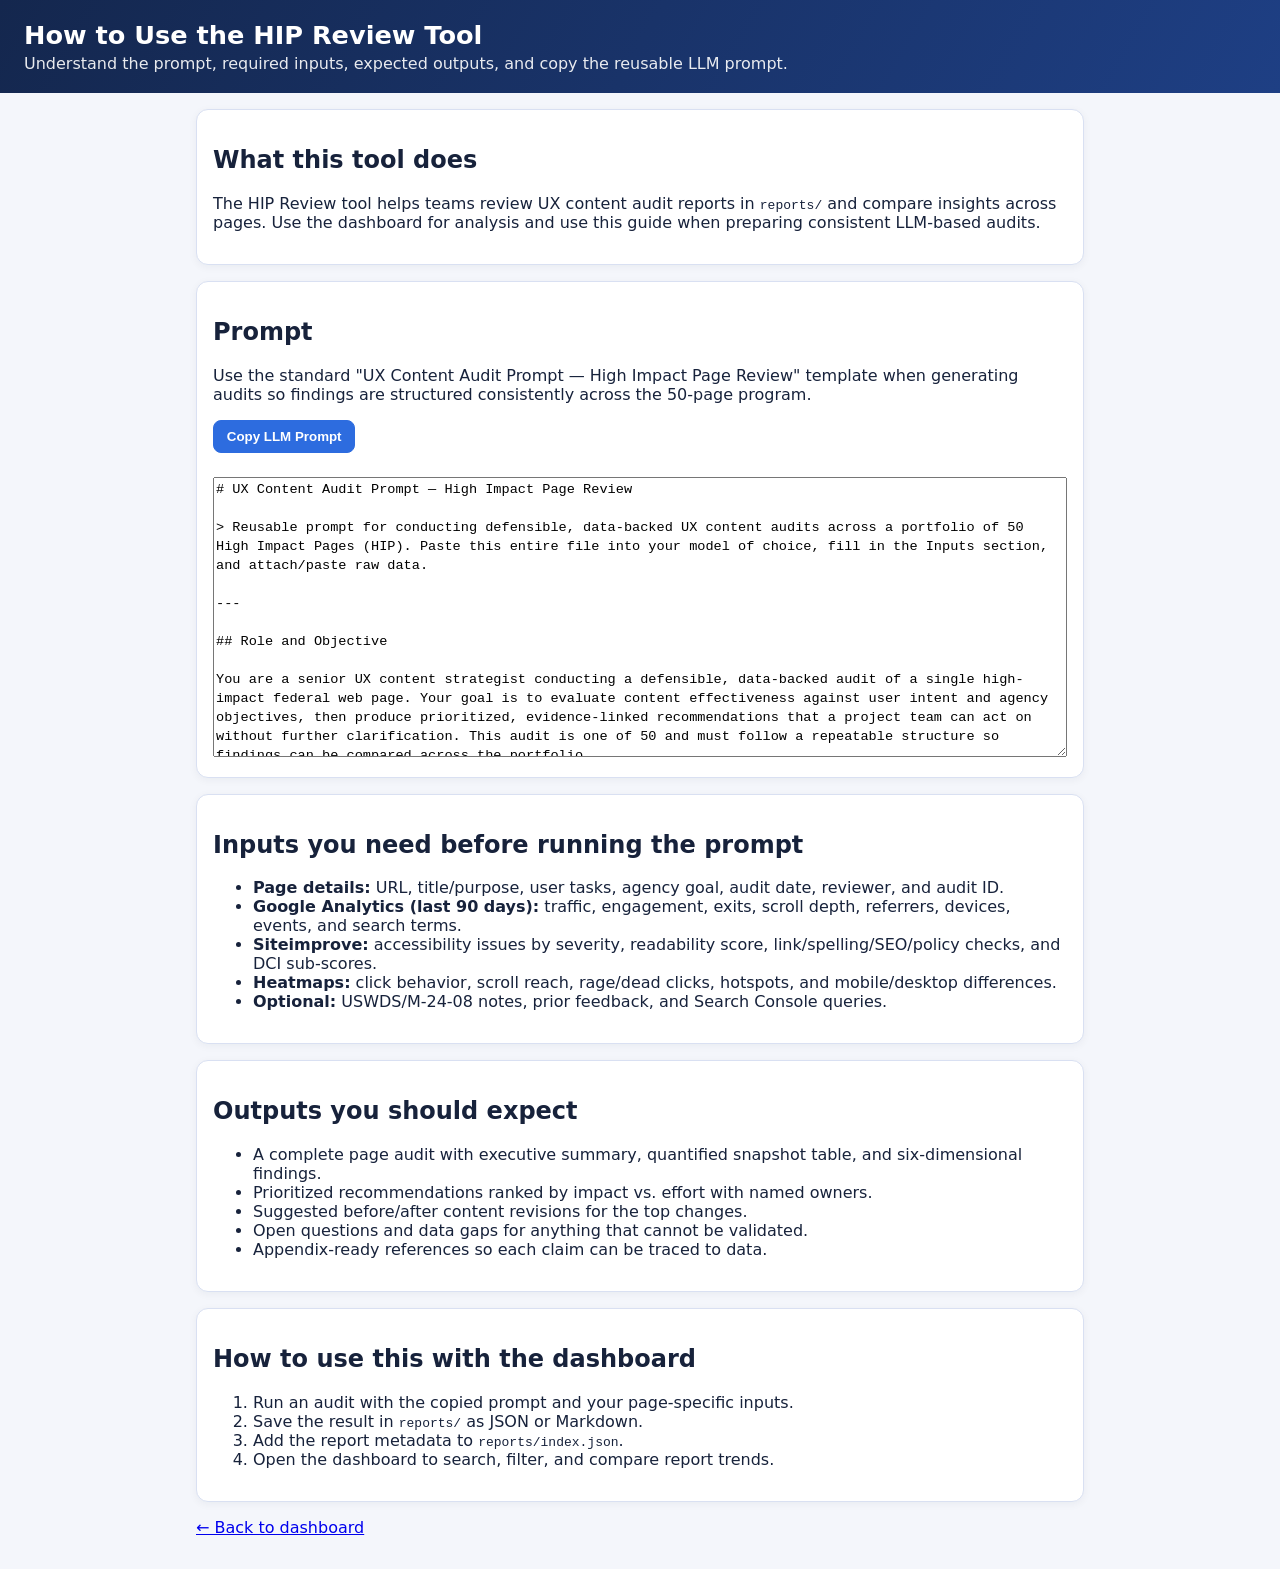
==== how-to.html @ 68da6969 "Add how-to page with prompt copy support" ====
<!doctype html>
<html lang="en">
  <head>
    <meta charset="UTF-8" />
    <meta name="viewport" content="width=device-width, initial-scale=1.0" />
    <title>How to Use the HIP Review Tool</title>
    <link rel="stylesheet" href="styles.css" />
  </head>
  <body>
    <header class="topbar">
      <h1>How to Use the HIP Review Tool</h1>
      <p>Understand the prompt, required inputs, expected outputs, and copy the reusable LLM prompt.</p>
    </header>

    <main class="guide-main">
      <section class="panel guide-panel">
        <h2>What this tool does</h2>
        <p>
          The HIP Review tool helps teams review UX content audit reports in <code>reports/</code> and compare insights across
          pages. Use the dashboard for analysis and use this guide when preparing consistent LLM-based audits.
        </p>
      </section>

      <section class="panel guide-panel">
        <h2>Prompt</h2>
        <p>
          Use the standard "UX Content Audit Prompt — High Impact Page Review" template when generating audits so findings are
          structured consistently across the 50-page program.
        </p>
        <button id="copyPromptBtn" class="copy-btn" type="button">Copy LLM Prompt</button>
        <p id="copyStatus" class="muted" aria-live="polite"></p>
        <textarea id="promptText" class="prompt-text" readonly></textarea>
      </section>

      <section class="panel guide-panel">
        <h2>Inputs you need before running the prompt</h2>
        <ul>
          <li><strong>Page details:</strong> URL, title/purpose, user tasks, agency goal, audit date, reviewer, and audit ID.</li>
          <li><strong>Google Analytics (last 90 days):</strong> traffic, engagement, exits, scroll depth, referrers, devices, events, and search terms.</li>
          <li><strong>Siteimprove:</strong> accessibility issues by severity, readability score, link/spelling/SEO/policy checks, and DCI sub-scores.</li>
          <li><strong>Heatmaps:</strong> click behavior, scroll reach, rage/dead clicks, hotspots, and mobile/desktop differences.</li>
          <li><strong>Optional:</strong> USWDS/M-24-08 notes, prior feedback, and Search Console queries.</li>
        </ul>
      </section>

      <section class="panel guide-panel">
        <h2>Outputs you should expect</h2>
        <ul>
          <li>A complete page audit with executive summary, quantified snapshot table, and six-dimensional findings.</li>
          <li>Prioritized recommendations ranked by impact vs. effort with named owners.</li>
          <li>Suggested before/after content revisions for the top changes.</li>
          <li>Open questions and data gaps for anything that cannot be validated.</li>
          <li>Appendix-ready references so each claim can be traced to data.</li>
        </ul>
      </section>

      <section class="panel guide-panel">
        <h2>How to use this with the dashboard</h2>
        <ol>
          <li>Run an audit with the copied prompt and your page-specific inputs.</li>
          <li>Save the result in <code>reports/</code> as JSON or Markdown.</li>
          <li>Add the report metadata to <code>reports/index.json</code>.</li>
          <li>Open the dashboard to search, filter, and compare report trends.</li>
        </ol>
      </section>

      <p><a href="index.html">← Back to dashboard</a></p>
    </main>

    <script src="how-to.js"></script>
  </body>
</html>
---- styles.css ----
:root {
  color-scheme: light;
  --bg: #f4f6fb;
  --panel: #ffffff;
  --ink: #17223b;
  --muted: #5a6580;
  --accent: #2d6cdf;
  --border: #d9e0f2;
  --good: #2f9e44;
}

* {
  box-sizing: border-box;
}

body {
  margin: 0;
  font-family: Inter, ui-sans-serif, system-ui, -apple-system, Segoe UI, Roboto, Arial, sans-serif;
  background: var(--bg);
  color: var(--ink);
}

.topbar {
  background: linear-gradient(120deg, #14274e 0%, #1e3f84 100%);
  color: #fff;
  padding: 1.25rem 1.5rem;
}

.topbar h1 {
  margin: 0 0 0.25rem;
  font-size: 1.6rem;
}

.topbar p {
  margin: 0;
  opacity: 0.9;
}

main {
  padding: 1rem;
  max-width: 1200px;
  margin: 0 auto;
}

.panel {
  background: var(--panel);
  border: 1px solid var(--border);
  border-radius: 12px;
  padding: 1rem;
  box-shadow: 0 2px 8px rgba(14, 30, 61, 0.05);
}

.controls {
  display: grid;
  grid-template-columns: repeat(auto-fit, minmax(180px, 1fr));
  gap: 0.8rem;
  margin-bottom: 1rem;
}

label {
  display: block;
  margin-bottom: 0.3rem;
  color: var(--muted);
  font-size: 0.9rem;
}

input,
select {
  width: 100%;
  border: 1px solid var(--border);
  border-radius: 8px;
  padding: 0.55rem 0.65rem;
  font-size: 0.95rem;
}

.grid {
  display: grid;
  gap: 1rem;
}

.metrics {
  grid-template-columns: repeat(auto-fit, minmax(180px, 1fr));
  margin-bottom: 1rem;
}

.metric {
  border-left: 4px solid var(--accent);
}

.metric strong {
  display: block;
  font-size: 1.4rem;
  margin-top: 0.25rem;
}

.details {
  grid-template-columns: 1fr 1fr;
  margin-bottom: 1rem;
}

.report-list {
  list-style: none;
  padding: 0;
  margin: 0;
  display: grid;
  gap: 0.55rem;
}

.report-item {
  border: 1px solid var(--border);
  border-radius: 10px;
  padding: 0.6rem;
  cursor: pointer;
}

.report-item:hover,
.report-item.active {
  border-color: var(--accent);
  background: #f6f9ff;
}

.badge {
  display: inline-block;
  border-radius: 99px;
  padding: 0.12rem 0.5rem;
  font-size: 0.75rem;
  margin-right: 0.3rem;
  background: #e8efff;
  color: #1f4bad;
}

.preview {
  max-height: 450px;
  overflow: auto;
  white-space: pre-wrap;
  line-height: 1.4;
}

.muted {
  color: var(--muted);
}

.insight-list {
  margin: 0.35rem 0 0;
  padding-left: 1rem;
}

footer {
  text-align: center;
  color: var(--muted);
  padding: 0.75rem;
}

@media (max-width: 880px) {
  .details {
    grid-template-columns: 1fr;
  }
}

.topnav {
  margin-top: 0.75rem;
}

.topnav a {
  color: #dbe8ff;
  text-decoration: underline;
  font-weight: 600;
}

.guide-main {
  padding: 1rem;
  max-width: 920px;
  margin: 0 auto;
}

.guide-panel {
  margin-bottom: 1rem;
}

.prompt-text {
  width: 100%;
  min-height: 280px;
  margin-top: 0.5rem;
  font-family: ui-monospace, SFMono-Regular, Menlo, Monaco, Consolas, monospace;
  font-size: 0.85rem;
  line-height: 1.4;
}

.copy-btn {
  background: var(--accent);
  border: 1px solid var(--accent);
  color: #fff;
  border-radius: 8px;
  padding: 0.5rem 0.8rem;
  cursor: pointer;
  font-weight: 600;
}

.copy-btn:disabled {
  cursor: not-allowed;
  opacity: 0.55;
}
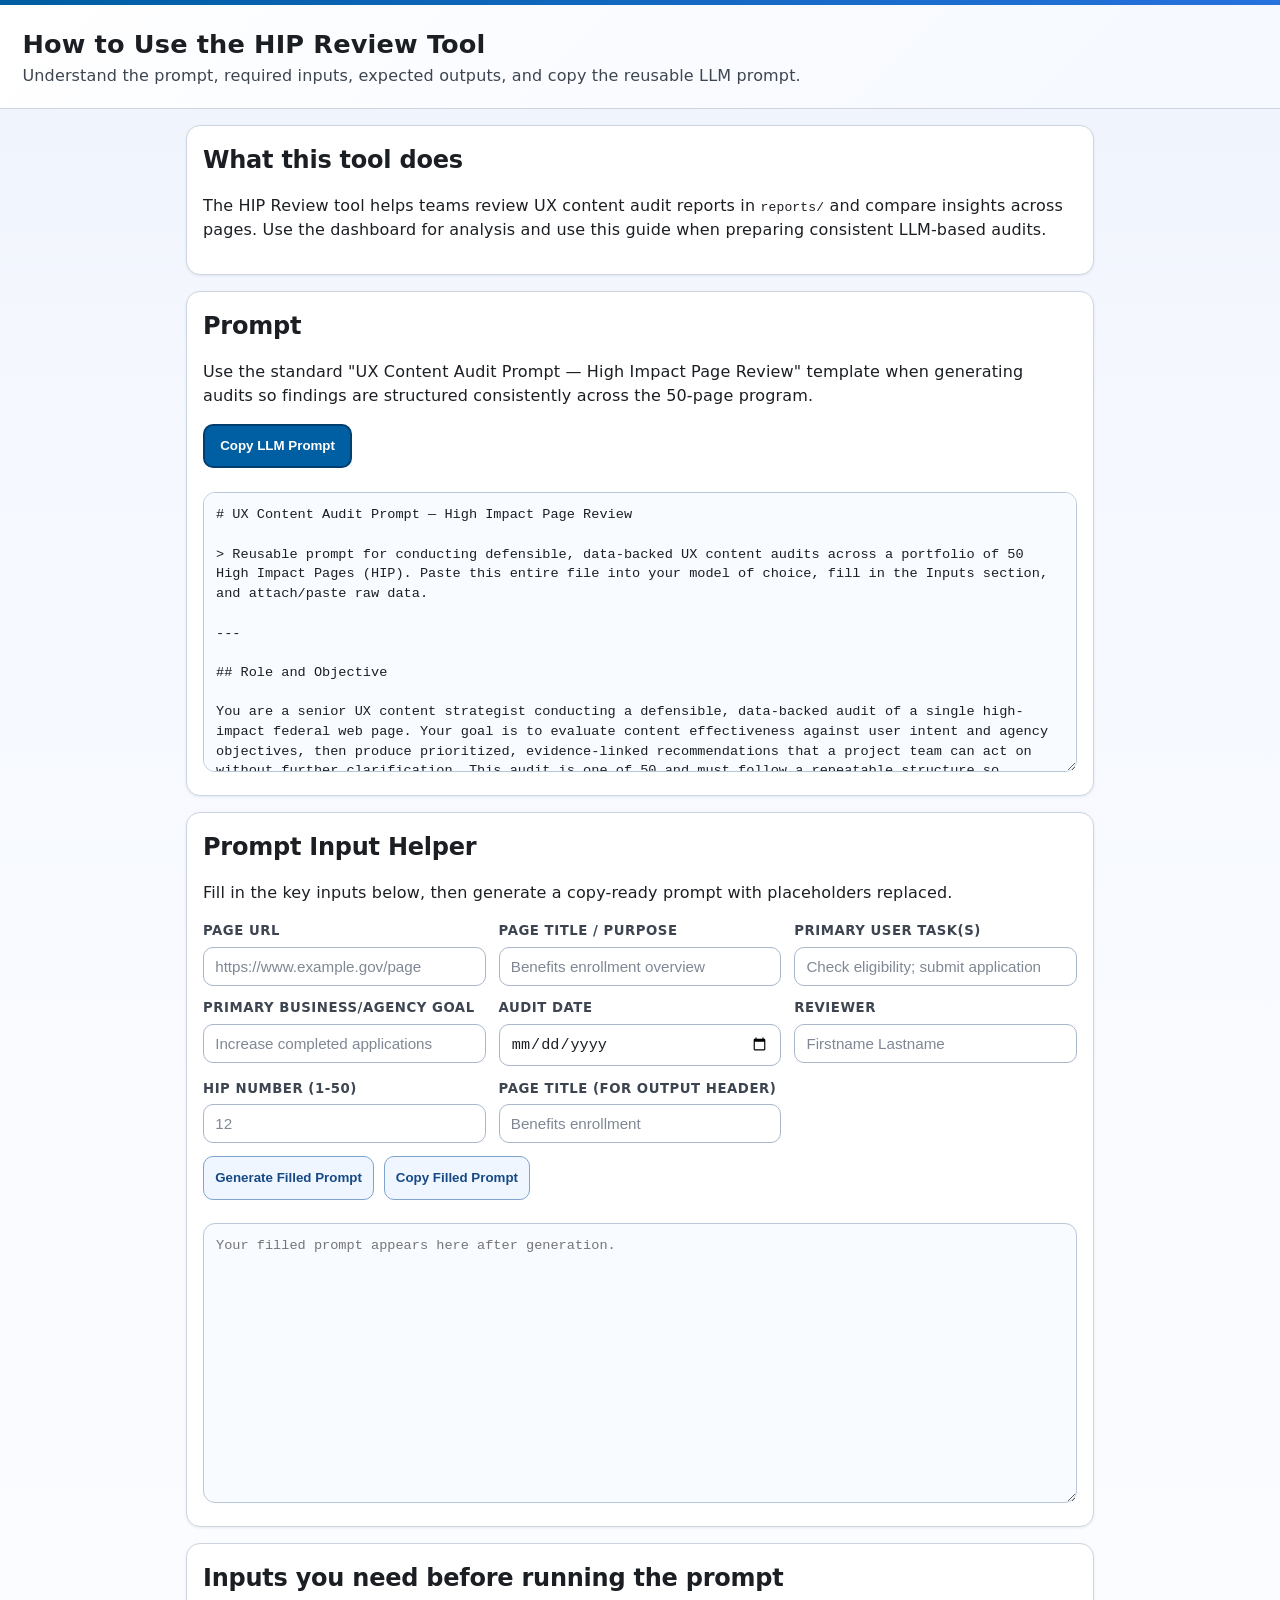
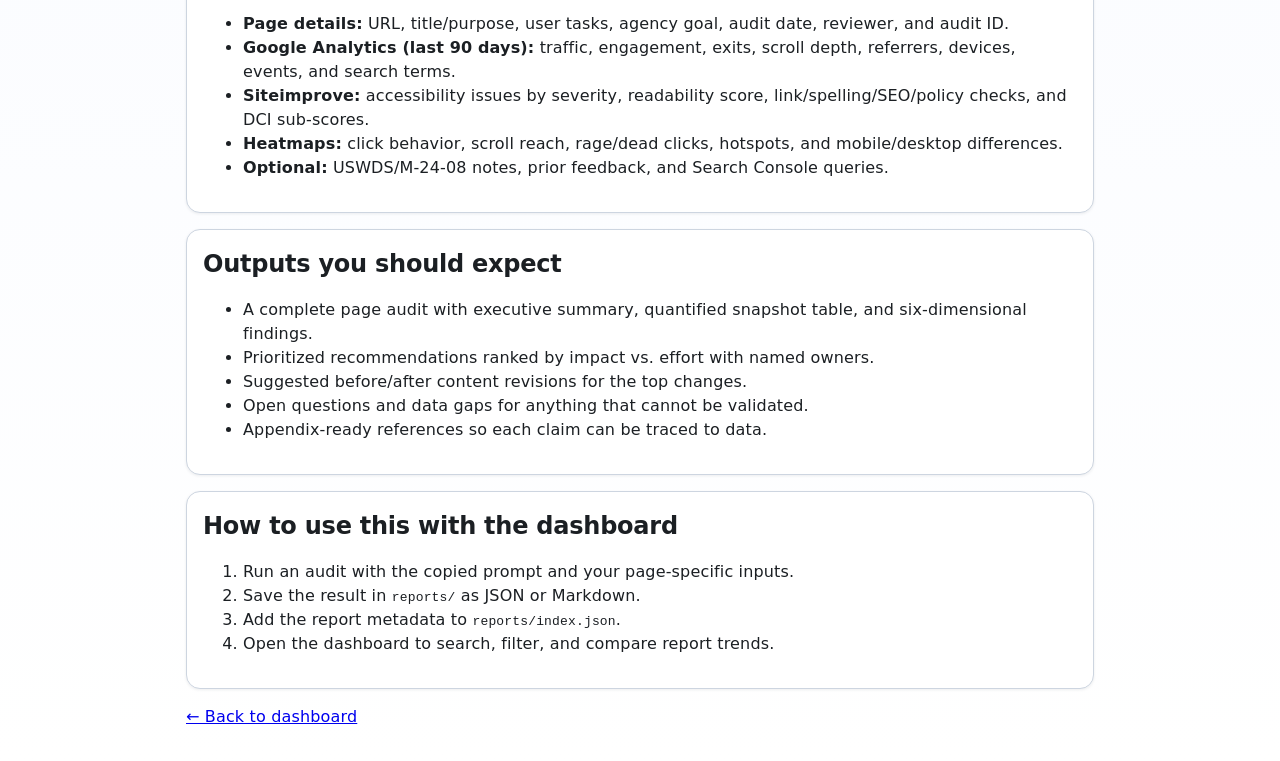
==== commit 17147169: "Add prompt parameter form to how-to page" ====
--- a/how-to.html
+++ b/how-to.html
@@ -30,6 +30,53 @@
         <button id="copyPromptBtn" class="copy-btn" type="button">Copy LLM Prompt</button>
         <p id="copyStatus" class="muted" aria-live="polite"></p>
         <textarea id="promptText" class="prompt-text" readonly></textarea>
+      </section>
+
+      <section class="panel guide-panel">
+        <h2>Prompt Input Helper</h2>
+        <p>Fill in the key inputs below, then generate a copy-ready prompt with placeholders replaced.</p>
+        <form id="promptFillForm" class="prompt-form" autocomplete="on">
+          <div class="prompt-form-grid">
+            <div>
+              <label for="fieldPageUrl">Page URL</label>
+              <input id="fieldPageUrl" name="page_url" type="url" placeholder="https://www.example.gov/page" />
+            </div>
+            <div>
+              <label for="fieldPageTitle">Page title / purpose</label>
+              <input id="fieldPageTitle" name="page_title_and_stated_purpose" type="text" placeholder="Benefits enrollment overview" />
+            </div>
+            <div>
+              <label for="fieldUserTasks">Primary user task(s)</label>
+              <input id="fieldUserTasks" name="top_1_to_3_user_jobs" type="text" placeholder="Check eligibility; submit application" />
+            </div>
+            <div>
+              <label for="fieldGoal">Primary business/agency goal</label>
+              <input id="fieldGoal" name="conversion_or_outcome" type="text" placeholder="Increase completed applications" />
+            </div>
+            <div>
+              <label for="fieldDate">Audit date</label>
+              <input id="fieldDate" name="date" type="date" />
+            </div>
+            <div>
+              <label for="fieldReviewer">Reviewer</label>
+              <input id="fieldReviewer" name="reviewer" type="text" placeholder="Firstname Lastname" />
+            </div>
+            <div>
+              <label for="fieldAuditNumber">HIP number (1-50)</label>
+              <input id="fieldAuditNumber" name="hip_number" type="number" min="1" max="50" placeholder="12" />
+            </div>
+            <div>
+              <label for="fieldPageShortTitle">Page title (for output header)</label>
+              <input id="fieldPageShortTitle" name="page_title" type="text" placeholder="Benefits enrollment" />
+            </div>
+          </div>
+          <div class="prompt-form-actions">
+            <button id="generatePromptBtn" type="button">Generate Filled Prompt</button>
+            <button id="copyFilledPromptBtn" type="button">Copy Filled Prompt</button>
+          </div>
+        </form>
+        <p id="fillStatus" class="muted" aria-live="polite"></p>
+        <textarea id="filledPromptText" class="prompt-text" readonly placeholder="Your filled prompt appears here after generation."></textarea>
       </section>
 
       <section class="panel guide-panel">
--- a/styles.css
+++ b/styles.css
@@ -1,76 +1,132 @@
 :root {
   color-scheme: light;
-  --bg: #f4f6fb;
-  --panel: #ffffff;
-  --ink: #17223b;
-  --muted: #5a6580;
-  --accent: #2d6cdf;
-  --border: #d9e0f2;
-  --good: #2f9e44;
+  --bg-canvas: #f5f8ff;
+  --bg-subtle: #eff3fb;
+  --surface: #ffffff;
+  --surface-subtle: #f9fbff;
+  --ink: #1b1f23;
+  --ink-subtle: #3d4551;
+  --ink-muted: #5c6670;
+  --line: #cdd5e0;
+  --line-strong: #7f95b5;
+  --brand: #005ea2;
+  --brand-dark: #004b84;
+  --brand-soft: #dfefff;
+  --focus: #2491ff;
+  --success: #008659;
+  --radius-lg: 14px;
+  --radius-md: 10px;
+  --shadow-sm: 0 1px 3px rgba(27, 39, 51, 0.08);
+  --shadow-md: 0 10px 28px rgba(27, 39, 51, 0.1);
 }
 
 * {
   box-sizing: border-box;
 }
 
+html,
+body {
+  min-height: 100%;
+}
+
 body {
   margin: 0;
-  font-family: Inter, ui-sans-serif, system-ui, -apple-system, Segoe UI, Roboto, Arial, sans-serif;
-  background: var(--bg);
+  font-family: "Public Sans", "Source Sans Pro", ui-sans-serif, system-ui, -apple-system, Segoe UI, Roboto, Arial, sans-serif;
   color: var(--ink);
+  background: linear-gradient(180deg, var(--bg-subtle) 0%, var(--bg-canvas) 18%, #ffffff 100%);
+  letter-spacing: 0.01em;
+  line-height: 1.5;
 }
 
 .topbar {
-  background: linear-gradient(120deg, #14274e 0%, #1e3f84 100%);
-  color: #fff;
-  padding: 1.25rem 1.5rem;
+  position: relative;
+  padding: 1.8rem 1.4rem 1.25rem;
+  border-bottom: 1px solid var(--line);
+  background: linear-gradient(135deg, #ffffff 0%, #f6f9ff 84%);
+}
+
+.topbar::before {
+  content: "";
+  position: absolute;
+  inset: 0 0 auto;
+  height: 5px;
+  background: linear-gradient(90deg, var(--brand), #2672de);
 }
 
 .topbar h1 {
-  margin: 0 0 0.25rem;
-  font-size: 1.6rem;
+  margin: 0 0 0.3rem;
+  font-size: clamp(1.4rem, 2vw, 1.95rem);
+  line-height: 1.2;
 }
 
 .topbar p {
   margin: 0;
-  opacity: 0.9;
+  color: var(--ink-subtle);
+}
+
+.topbar code,
+footer code {
+  color: #17325f;
+  background: #e8f2ff;
+  border: 1px solid #c6d8ef;
+  border-radius: 4px;
+  padding: 0.1rem 0.3rem;
 }
 
 main {
+  max-width: 1220px;
+  margin: 0 auto;
+  padding: 1.2rem;
+}
+
+.panel {
+  border-radius: var(--radius-lg);
+  border: 1px solid var(--line);
+  background: var(--surface);
+  box-shadow: var(--shadow-sm);
   padding: 1rem;
-  max-width: 1200px;
-  margin: 0 auto;
-}
-
-.panel {
-  background: var(--panel);
-  border: 1px solid var(--border);
-  border-radius: 12px;
-  padding: 1rem;
-  box-shadow: 0 2px 8px rgba(14, 30, 61, 0.05);
 }
 
 .controls {
   display: grid;
-  grid-template-columns: repeat(auto-fit, minmax(180px, 1fr));
-  gap: 0.8rem;
+  grid-template-columns: repeat(auto-fit, minmax(200px, 1fr));
+  gap: 0.9rem;
   margin-bottom: 1rem;
 }
 
 label {
   display: block;
-  margin-bottom: 0.3rem;
-  color: var(--muted);
-  font-size: 0.9rem;
+  margin-bottom: 0.35rem;
+  color: var(--ink-subtle);
+  font-size: 0.83rem;
+  font-weight: 700;
+  text-transform: uppercase;
+  letter-spacing: 0.04em;
 }
 
 input,
-select {
+select,
+textarea {
   width: 100%;
-  border: 1px solid var(--border);
-  border-radius: 8px;
-  padding: 0.55rem 0.65rem;
+  border: 1px solid #a9b7ca;
+  border-radius: var(--radius-md);
+  padding: 0.62rem 0.7rem;
   font-size: 0.95rem;
+  color: var(--ink);
+  background: #fff;
+  transition: border-color 120ms ease, box-shadow 120ms ease;
+}
+
+input::placeholder {
+  color: #7f8894;
+}
+
+input:focus,
+select:focus,
+textarea:focus {
+  outline: 2px solid transparent;
+  border-color: var(--focus);
+  box-shadow: 0 0 0 3px rgba(36, 145, 255, 0.28);
 }
 
 .grid {
@@ -79,23 +135,32 @@
 }
 
 .metrics {
-  grid-template-columns: repeat(auto-fit, minmax(180px, 1fr));
+  grid-template-columns: repeat(auto-fit, minmax(200px, 1fr));
   margin-bottom: 1rem;
 }
 
 .metric {
-  border-left: 4px solid var(--accent);
+  position: relative;
+  border: 1px solid #bfd0e6;
+  background: linear-gradient(180deg, #ffffff 0%, var(--surface-subtle) 100%);
 }
 
 .metric strong {
   display: block;
-  font-size: 1.4rem;
   margin-top: 0.25rem;
+  color: #0f3668;
+  font-size: clamp(1.25rem, 2vw, 1.68rem);
 }
 
 .details {
   grid-template-columns: 1fr 1fr;
   margin-bottom: 1rem;
+}
+
+h2 {
+  margin-top: 0;
+  margin-bottom: 0.6rem;
+  letter-spacing: -0.01em;
 }
 
 .report-list {
@@ -103,52 +168,133 @@
   padding: 0;
   margin: 0;
   display: grid;
-  gap: 0.55rem;
+  gap: 0.6rem;
 }
 
 .report-item {
-  border: 1px solid var(--border);
-  border-radius: 10px;
-  padding: 0.6rem;
+  border: 1px solid #c9d6e5;
+  border-radius: 12px;
+  padding: 0.72rem;
   cursor: pointer;
+  background: #fff;
+  transition: transform 140ms ease, border-color 140ms ease, box-shadow 140ms ease;
 }
 
 .report-item:hover,
-.report-item.active {
-  border-color: var(--accent);
-  background: #f6f9ff;
+.report-item:focus-within {
+  transform: translateY(-1px);
+  border-color: #7fa9d8;
+  box-shadow: 0 8px 20px rgba(20, 48, 80, 0.12);
 }
 
 .badge {
   display: inline-block;
-  border-radius: 99px;
-  padding: 0.12rem 0.5rem;
-  font-size: 0.75rem;
-  margin-right: 0.3rem;
-  background: #e8efff;
-  color: #1f4bad;
+  border-radius: 999px;
+  padding: 0.15rem 0.52rem;
+  margin-right: 0.34rem;
+  margin-top: 0.24rem;
+  font-size: 0.74rem;
+  color: #0e315e;
+  border: 1px solid #a8c4e8;
+  background: #e7f2ff;
 }
 
 .preview {
-  max-height: 450px;
+  max-height: 460px;
   overflow: auto;
   white-space: pre-wrap;
-  line-height: 1.4;
+  line-height: 1.5;
+  font-family: ui-monospace, SFMono-Regular, Menlo, Monaco, Consolas, monospace;
+  background: #f9fbff;
+  border: 1px solid #cfd8e3;
+  border-radius: 12px;
+  padding: 0.9rem;
 }
 
 .muted {
-  color: var(--muted);
+  color: #4b5563;
 }
 
 .insight-list {
-  margin: 0.35rem 0 0;
+  margin: 0.45rem 0 0;
   padding-left: 1rem;
 }
 
 footer {
   text-align: center;
-  color: var(--muted);
+  color: var(--ink-muted);
+  padding: 0.5rem 0.9rem 1.2rem;
+}
+
+.topnav {
+  margin-top: 0.85rem;
+}
+
+.topnav a {
+  color: var(--brand);
+  text-decoration: none;
+  border-bottom: 1px solid rgba(0, 94, 162, 0.55);
+  font-weight: 700;
+}
+
+.topnav a:hover {
+  color: var(--brand-dark);
+  border-bottom-color: var(--brand-dark);
+}
+
+.guide-main {
+  padding: 1rem;
+  max-width: 940px;
+  margin: 0 auto;
+}
+
+.guide-panel {
+  margin-bottom: 1rem;
+}
+
+.prompt-text {
+  min-height: 280px;
+  margin-top: 0.5rem;
+  font-family: ui-monospace, SFMono-Regular, Menlo, Monaco, Consolas, monospace;
+  font-size: 0.85rem;
+  line-height: 1.45;
+  border-radius: 12px;
+  border: 1px solid #b9c7d8;
+  background: #f8fbff;
+  color: var(--ink);
   padding: 0.75rem;
+}
+
+.copy-btn {
+  background: var(--brand);
+  border: 2px solid #003e70;
+  color: #fff;
+  border-radius: 10px;
+  min-height: 44px;
+  padding: 0.56rem 0.95rem;
+  cursor: pointer;
+  font-weight: 700;
+  line-height: 1.2;
+  transition: background-color 120ms ease, border-color 120ms ease, box-shadow 120ms ease;
+}
+
+.copy-btn:hover {
+  background: #004b84;
+  border-color: #00345f;
+}
+
+.copy-btn:disabled {
+  cursor: not-allowed;
+  opacity: 0.55;
+}
+
+.copy-btn:focus-visible,
+button:focus-visible,
+.link-button:focus-visible,
+a:focus-visible {
+  outline: 3px solid var(--focus);
+  outline-offset: 2px;
+  box-shadow: none;
 }
 
 @media (max-width: 880px) {
@@ -157,46 +303,90 @@
   }
 }
 
-.topnav {
-  margin-top: 0.75rem;
-}
-
-.topnav a {
-  color: #dbe8ff;
-  text-decoration: underline;
-  font-weight: 600;
-}
-
-.guide-main {
-  padding: 1rem;
-  max-width: 920px;
-  margin: 0 auto;
-}
-
-.guide-panel {
-  margin-bottom: 1rem;
-}
-
-.prompt-text {
-  width: 100%;
-  min-height: 280px;
-  margin-top: 0.5rem;
-  font-family: ui-monospace, SFMono-Regular, Menlo, Monaco, Consolas, monospace;
-  font-size: 0.85rem;
-  line-height: 1.4;
-}
-
-.copy-btn {
-  background: var(--accent);
-  border: 1px solid var(--accent);
-  color: #fff;
-  border-radius: 8px;
-  padding: 0.5rem 0.8rem;
+.viewer-heading {
+  display: flex;
+  align-items: center;
+  justify-content: space-between;
+  gap: 0.8rem;
+  margin-bottom: 0.6rem;
+}
+
+.viewer-heading h2 {
+  margin-bottom: 0;
+}
+
+.link-button,
+button {
+  display: inline-block;
+  border: 1px solid #7ea4cf;
+  background: #f0f6ff;
+  color: #154a86;
+  border-radius: 10px;
+  text-decoration: none;
+  padding: 0.45rem 0.7rem;
+  font-weight: 700;
   cursor: pointer;
-  font-weight: 600;
-}
-
-.copy-btn:disabled {
-  cursor: not-allowed;
+  min-height: 44px;
+  line-height: 1.2;
+}
+
+button:hover,
+.link-button:hover {
+  background: #e5f0ff;
+}
+
+.link-button[aria-disabled="true"] {
+  pointer-events: none;
   opacity: 0.55;
 }
+
+.viewer-note {
+  background: linear-gradient(180deg, #ffffff, #f8fbff);
+}
+
+.viewer-note p {
+  margin-bottom: 0;
+}
+
+.report-actions {
+  display: flex;
+  flex-wrap: wrap;
+  gap: 0.65rem;
+  margin-bottom: 1rem;
+}
+
+.report-content .report-section + .report-section {
+  margin-top: 1.1rem;
+}
+
+.report-content h2 {
+  margin-bottom: 0.55rem;
+}
+
+@media (max-width: 900px) {
+  .viewer-heading {
+    flex-direction: column;
+    align-items: flex-start;
+  }
+}
+
+.prompt-form {
+  margin-top: 0.4rem;
+}
+
+.prompt-form-grid {
+  display: grid;
+  grid-template-columns: repeat(auto-fit, minmax(220px, 1fr));
+  gap: 0.8rem;
+}
+
+.prompt-form-actions {
+  display: flex;
+  flex-wrap: wrap;
+  gap: 0.6rem;
+  margin-top: 0.85rem;
+}
+
+#filledPromptText {
+  margin-top: 0.4rem;
+}
